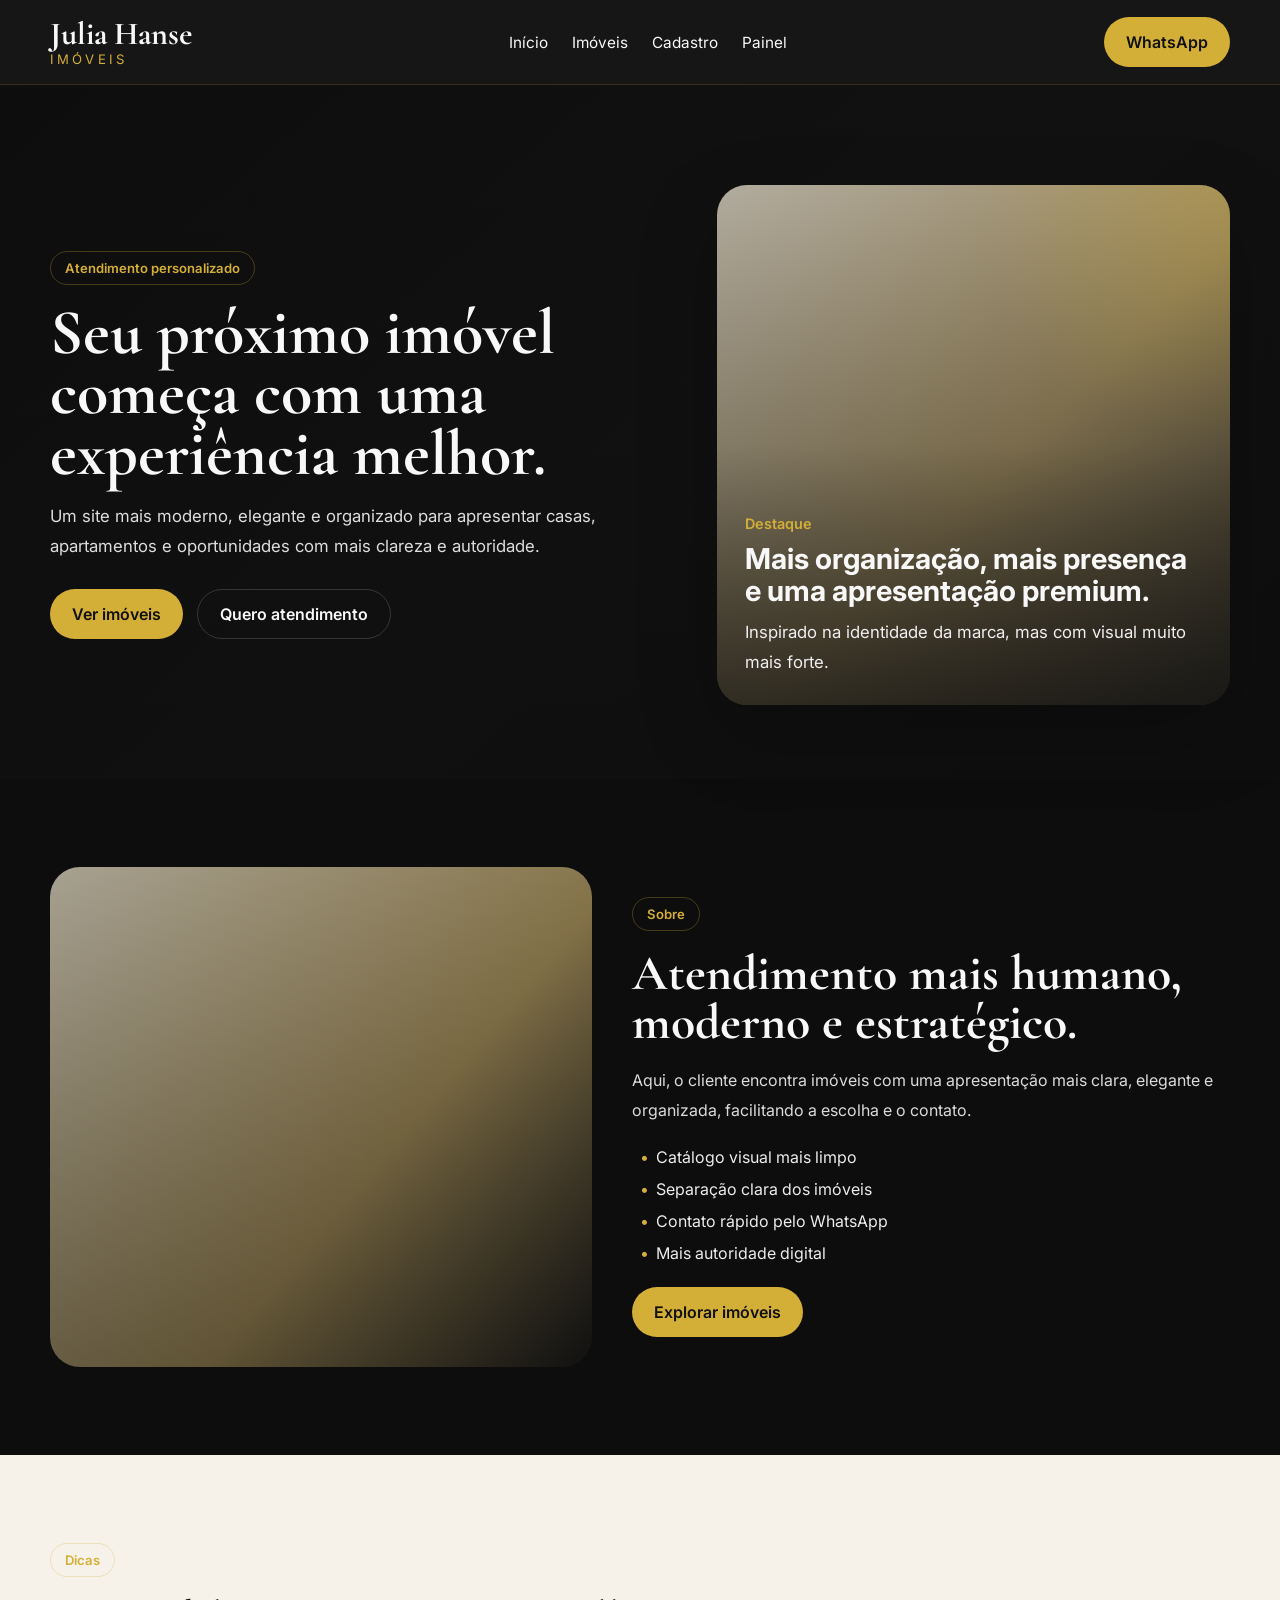
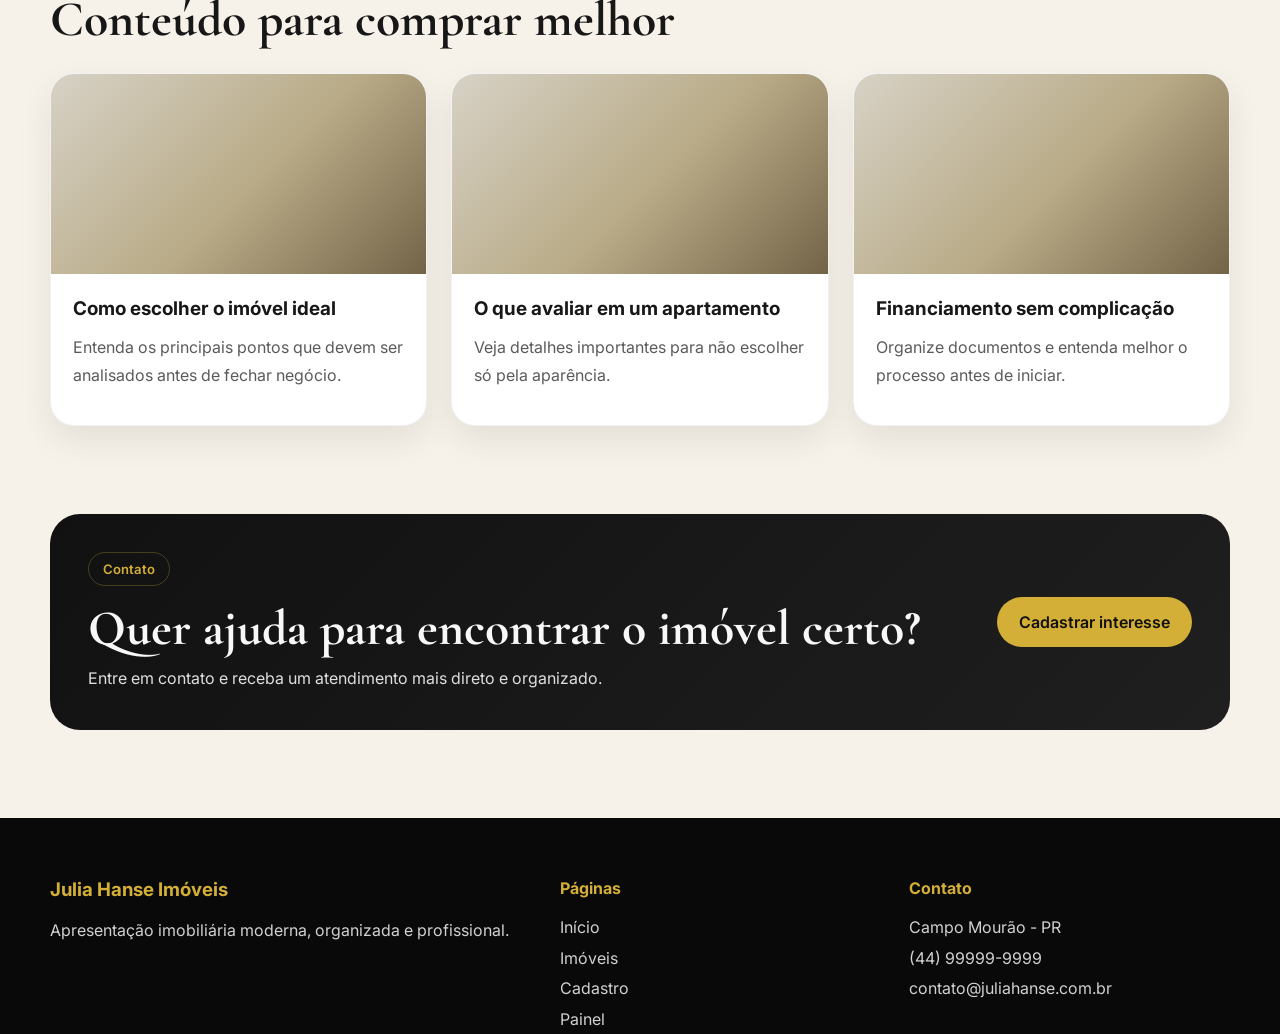
==== index.html @ bb3d3445 "primeiro commit" ====
<!DOCTYPE html>
<html lang="pt-BR">
<head>
  <meta charset="UTF-8" />
  <meta name="viewport" content="width=device-width, initial-scale=1.0" />
  <title>Julia Hanse Imóveis</title>
  <link rel="preconnect" href="https://fonts.googleapis.com">
  <link rel="preconnect" href="https://fonts.gstatic.com" crossorigin>
  <link href="https://fonts.googleapis.com/css2?family=Inter:wght@400;500;600;700;800&family=Cormorant+Garamond:wght@600;700&display=swap" rel="stylesheet">
  <link rel="stylesheet" href="style.css" />
</head>
<body>
  <header class="site-header">
    <div class="container header-content">
      <a href="index.html" class="logo">
        <span class="logo-top">Julia Hanse</span>
        <span class="logo-bottom">Imóveis</span>
      </a>

      <nav class="nav">
        <a href="index.html">Início</a>
        <a href="imoveis.html">Imóveis</a>
        <a href="cadastro.html">Cadastro</a>
        <a href="login.html">Painel</a>
      </nav>

      <div class="header-actions">
        <a class="header-btn" href="https://wa.me/5544999999999" target="_blank">WhatsApp</a>
        <button class="menu-toggle" id="menuToggle">☰</button>
      </div>
    </div>
  </header>

  <div class="mobile-panel" id="mobilePanel">
    <div class="mobile-nav">
      <a href="index.html">Início</a>
      <a href="imoveis.html">Imóveis</a>
      <a href="cadastro.html">Cadastro</a>
      <a href="login.html">Painel</a>
    </div>
  </div>

  <main>
    <section class="hero">
      <div class="container hero-grid">
        <div>
          <span class="badge">Atendimento personalizado</span>
          <h1>Seu próximo imóvel começa com uma experiência melhor.</h1>
          <p>
            Um site mais moderno, elegante e organizado para apresentar casas,
            apartamentos e oportunidades com mais clareza e autoridade.
          </p>

          <div class="hero-actions">
            <a href="imoveis.html" class="btn btn-primary">Ver imóveis</a>
            <a href="cadastro.html" class="btn btn-secondary">Quero atendimento</a>
          </div>
        </div>

        <div class="hero-card">
          <div class="hero-card-content">
            <span>Destaque</span>
            <h3>Mais organização, mais presença e uma apresentação premium.</h3>
            <p>Inspirado na identidade da marca, mas com visual muito mais forte.</p>
          </div>
        </div>
      </div>
    </section>

    <section class="section section-dark">
      <div class="container about-grid">
        <div class="about-image"></div>
        <div class="about-text">
          <span class="section-tag">Sobre</span>
          <h2 class="section-title">Atendimento mais humano, moderno e estratégico.</h2>
          <p>
            Aqui, o cliente encontra imóveis com uma apresentação mais clara,
            elegante e organizada, facilitando a escolha e o contato.
          </p>
          <ul class="about-list">
            <li>Catálogo visual mais limpo</li>
            <li>Separação clara dos imóveis</li>
            <li>Contato rápido pelo WhatsApp</li>
            <li>Mais autoridade digital</li>
          </ul>
          <a href="imoveis.html" class="btn btn-primary">Explorar imóveis</a>
        </div>
      </div>
    </section>

    <section class="section" id="dicas">
      <div class="container">
        <div class="section-head">
          <div>
            <span class="section-tag">Dicas</span>
            <h2 class="section-title">Conteúdo para comprar melhor</h2>
          </div>
        </div>

        <div class="blog-grid">
          <article class="blog-card">
            <div class="blog-thumb"></div>
            <div class="blog-body">
              <h3>Como escolher o imóvel ideal</h3>
              <p>Entenda os principais pontos que devem ser analisados antes de fechar negócio.</p>
            </div>
          </article>

          <article class="blog-card">
            <div class="blog-thumb"></div>
            <div class="blog-body">
              <h3>O que avaliar em um apartamento</h3>
              <p>Veja detalhes importantes para não escolher só pela aparência.</p>
            </div>
          </article>

          <article class="blog-card">
            <div class="blog-thumb"></div>
            <div class="blog-body">
              <h3>Financiamento sem complicação</h3>
              <p>Organize documentos e entenda melhor o processo antes de iniciar.</p>
            </div>
          </article>
        </div>
      </div>
    </section>

    <section class="cta-section">
      <div class="container cta-box">
        <div>
          <span class="section-tag">Contato</span>
          <h2 class="section-title">Quer ajuda para encontrar o imóvel certo?</h2>
          <p>Entre em contato e receba um atendimento mais direto e organizado.</p>
        </div>
        <a href="cadastro.html" class="btn btn-primary">Cadastrar interesse</a>
      </div>
    </section>
  </main>

  <footer class="site-footer">
    <div class="container footer-grid">
      <div>
        <h3>Julia Hanse Imóveis</h3>
        <p>Apresentação imobiliária moderna, organizada e profissional.</p>
      </div>

      <div>
        <h4>Páginas</h4>
        <ul>
          <li><a href="index.html">Início</a></li>
          <li><a href="imoveis.html">Imóveis</a></li>
          <li><a href="cadastro.html">Cadastro</a></li>
          <li><a href="login.html">Painel</a></li>
        </ul>
      </div>

      <div>
        <h4>Contato</h4>
        <ul>
          <li>Campo Mourão - PR</li>
          <li>(44) 99999-9999</li>
          <li>contato@juliahanse.com.br</li>
        </ul>
      </div>
    </div>
  </footer>

  <script src="app.js"></script>
</body>
</html>
---- style.css ----
:root {
  --bg: #0d0d0d;
  --bg-soft: #171717;
  --surface: #ffffff;
  --surface-2: #f6f2e9;
  --text: #171717;
  --text-soft: #5b5b5b;
  --white: #f8f8f8;
  --gold: #d4af37;
  --gold-strong: #efc44d;
  --line: rgba(0, 0, 0, 0.08);
  --shadow: 0 18px 50px rgba(0, 0, 0, 0.12);
  --radius-xl: 30px;
  --radius-lg: 22px;
  --radius-md: 16px;
  --radius-sm: 12px;
  --container: 1180px;
}

* {
  box-sizing: border-box;
  margin: 0;
  padding: 0;
}

html {
  scroll-behavior: smooth;
}

body {
  font-family: "Inter", sans-serif;
  background: var(--surface-2);
  color: var(--text);
}

body.no-scroll {
  overflow: hidden;
}

a {
  color: inherit;
  text-decoration: none;
}

button,
input,
select,
textarea {
  font: inherit;
}

img {
  display: block;
  max-width: 100%;
}

.container {
  width: min(100% - 32px, var(--container));
  margin-inline: auto;
}

.narrow-container {
  width: min(100% - 32px, 760px);
  margin-inline: auto;
}

/* HEADER */
.site-header {
  position: sticky;
  top: 0;
  z-index: 1000;
  background: rgba(13, 13, 13, 0.96);
  backdrop-filter: blur(12px);
  border-bottom: 1px solid rgba(212, 175, 55, 0.16);
}

.header-content {
  min-height: 84px;
  display: flex;
  align-items: center;
  justify-content: space-between;
  gap: 24px;
}

.logo {
  display: flex;
  flex-direction: column;
  line-height: 1;
  flex-shrink: 0;
}

.logo-top {
  font-family: "Cormorant Garamond", serif;
  font-size: 2rem;
  font-weight: 700;
  color: var(--white);
}

.logo-bottom {
  margin-top: 3px;
  font-size: 0.82rem;
  text-transform: uppercase;
  letter-spacing: 0.24em;
  color: var(--gold);
}

.nav {
  display: flex;
  align-items: center;
  gap: 24px;
}

.nav a {
  color: var(--white);
  font-size: 0.96rem;
  transition: 0.25s ease;
}

.nav a:hover {
  color: var(--gold);
}

.header-actions {
  display: flex;
  align-items: center;
  gap: 12px;
}

.btn,
.ghost-btn,
.header-btn,
.admin-btn,
.chip,
.icon-btn,
.tiny-btn {
  border: 0;
  cursor: pointer;
  transition: 0.25s ease;
}

.header-btn,
.btn,
.ghost-btn,
.admin-btn,
.chip {
  min-height: 50px;
  display: inline-flex;
  align-items: center;
  justify-content: center;
  border-radius: 999px;
  padding: 0 22px;
  font-weight: 600;
}

.header-btn,
.btn-primary,
.admin-btn {
  background: var(--gold);
  color: #111;
}

.header-btn:hover,
.btn-primary:hover,
.admin-btn:hover {
  background: var(--gold-strong);
  transform: translateY(-1px);
}

.ghost-btn,
.btn-secondary {
  border: 1px solid rgba(255, 255, 255, 0.16);
  background: transparent;
  color: var(--white);
}

.ghost-btn:hover,
.btn-secondary:hover {
  border-color: var(--gold);
  color: var(--gold);
}

.ghost-dark {
  border-color: rgba(0, 0, 0, 0.12);
  color: #111;
}

.ghost-dark:hover {
  border-color: var(--gold);
  color: #7a5d10;
}

.menu-toggle {
  display: none;
  background: none;
  border: none;
  color: var(--white);
  font-size: 1.7rem;
  cursor: pointer;
}

/* MENU MOBILE */
.mobile-panel {
  position: fixed;
  inset: 84px 0 auto 0;
  background: #101010;
  border-bottom: 1px solid rgba(212, 175, 55, 0.16);
  display: none;
  z-index: 999;
}

.mobile-panel.active {
  display: block;
}

.mobile-nav {
  width: min(100% - 32px, var(--container));
  margin: 0 auto;
  display: flex;
  flex-direction: column;
  padding: 18px 0 20px;
  gap: 12px;
}

.mobile-nav a,
.mobile-nav button {
  min-height: 48px;
  display: flex;
  align-items: center;
  padding: 0 4px;
  color: var(--white);
  background: none;
  border: none;
  text-align: left;
  cursor: pointer;
  font-size: 1rem;
}

/* HERO */
.hero {
  background:
    linear-gradient(rgba(13, 13, 13, 0.82), rgba(13, 13, 13, 0.88)),
    linear-gradient(140deg, #101010 0%, #242424 50%, #181818 100%);
  color: var(--white);
  padding: 100px 0 74px;
}

.hero-small {
  padding: 90px 0 50px;
}

.hero-grid {
  display: grid;
  grid-template-columns: 1.1fr 0.9fr;
  gap: 40px;
  align-items: center;
}

.badge,
.section-tag {
  display: inline-block;
  padding: 8px 14px;
  border-radius: 999px;
  border: 1px solid rgba(212, 175, 55, 0.28);
  color: var(--gold);
  font-size: 0.82rem;
  font-weight: 600;
  margin-bottom: 18px;
}

.hero h1,
.section-title,
.modal-title,
.view-title {
  font-family: "Cormorant Garamond", serif;
}

.hero h1 {
  font-size: clamp(2.7rem, 5vw, 4.8rem);
  line-height: 0.95;
  margin-bottom: 16px;
}

.hero p {
  color: #dddddd;
  font-size: 1.05rem;
  line-height: 1.8;
  max-width: 650px;
}

.hero-actions {
  display: flex;
  gap: 14px;
  flex-wrap: wrap;
  margin-top: 28px;
}

.hero-stats {
  margin-top: 32px;
  display: flex;
  flex-wrap: wrap;
  gap: 28px;
}

.hero-stats div {
  display: flex;
  flex-direction: column;
  gap: 6px;
}

.hero-stats strong {
  color: var(--white);
  font-size: 1rem;
}

.hero-stats span {
  color: #bdbdbd;
  font-size: 0.92rem;
}

.hero-card {
  min-height: 520px;
  border-radius: var(--radius-xl);
  overflow: hidden;
  position: relative;
  box-shadow: 0 30px 80px rgba(0, 0, 0, 0.24);
  background:
    linear-gradient(rgba(16, 16, 16, 0.18), rgba(16, 16, 16, 0.55)),
    linear-gradient(135deg, #d6cfbf, #b59f6c 55%, #464033);
}

.hero-card::before {
  content: "";
  position: absolute;
  inset: 0;
  background:
    radial-gradient(circle at top right, rgba(212, 175, 55, 0.28), transparent 35%),
    linear-gradient(to top, rgba(13, 13, 13, 0.55), transparent 50%);
}

.hero-card-content {
  position: absolute;
  left: 28px;
  right: 28px;
  bottom: 28px;
  z-index: 2;
}

.hero-card-content span {
  color: var(--gold);
  font-size: 0.9rem;
  font-weight: 600;
}

.hero-card-content h3 {
  margin: 10px 0;
  font-size: 1.8rem;
  line-height: 1.1;
}

.hero-card-content p {
  color: #efefef;
}

/* SEARCH */
.search-wrap {
  margin-top: -36px;
  position: relative;
  z-index: 10;
}

.page-search {
  margin-top: 0;
  padding-top: 24px;
}

.search-box {
  background: #fff;
  border-radius: 24px;
  padding: 18px;
  box-shadow: var(--shadow);
  border: 1px solid rgba(0, 0, 0, 0.05);
  display: grid;
  grid-template-columns: repeat(5, 1fr) auto;
  gap: 14px;
  align-items: end;
}

.search-box-4 {
  grid-template-columns: repeat(4, 1fr) auto;
}

.field {
  display: flex;
  flex-direction: column;
  gap: 8px;
}

.field label {
  font-size: 0.84rem;
  font-weight: 600;
  color: #444;
}

.field input,
.field select,
.field textarea {
  min-height: 52px;
  border-radius: 14px;
  border: 1px solid #ddd5c6;
  background: #fcfbf8;
  outline: none;
  padding: 0 16px;
  color: var(--text);
}

.field textarea {
  min-height: 130px;
  padding: 16px;
  resize: vertical;
}

.field input:focus,
.field select:focus,
.field textarea:focus {
  border-color: var(--gold);
}

/* SECTION */
.section {
  padding: 88px 0;
}

.section-head {
  display: flex;
  align-items: end;
  justify-content: space-between;
  gap: 18px;
  margin-bottom: 28px;
  flex-wrap: wrap;
}

.section-title {
  font-size: clamp(2rem, 4vw, 3.1rem);
  line-height: 1;
}

.section-text {
  color: var(--text-soft);
  line-height: 1.8;
  max-width: 660px;
}

.section-link {
  font-weight: 700;
  color: #7d6120;
}

/* CARDS */
.cards-grid {
  display: grid;
  grid-template-columns: repeat(3, 1fr);
  gap: 24px;
}

.property-card {
  background: var(--surface);
  border-radius: 24px;
  overflow: hidden;
  box-shadow: 0 14px 34px rgba(0, 0, 0, 0.08);
  transition: 0.28s ease;
  border: 1px solid rgba(0, 0, 0, 0.04);
  display: flex;
  flex-direction: column;
}

.property-card:hover {
  transform: translateY(-5px);
  box-shadow: 0 20px 40px rgba(0, 0, 0, 0.1);
}

.property-image {
  height: 240px;
  position: relative;
  background:
    linear-gradient(rgba(0, 0, 0, 0.12), rgba(0, 0, 0, 0.12)),
    linear-gradient(135deg, #d7d2c6, #b8aa86 55%, #81704f);
  background-size: cover;
  background-position: center;
}

.property-badge {
  position: absolute;
  top: 16px;
  left: 16px;
  background: rgba(17, 17, 17, 0.82);
  color: var(--white);
  padding: 8px 12px;
  border-radius: 999px;
  font-size: 0.78rem;
  font-weight: 700;
}

.property-status {
  position: absolute;
  top: 16px;
  right: 16px;
  padding: 8px 12px;
  border-radius: 999px;
  font-size: 0.76rem;
  font-weight: 700;
  background: rgba(255, 255, 255, 0.88);
  color: #111;
}

.status-disponivel {
  color: #175d38;
}

.status-vendido {
  color: #8f2d2d;
}

.status-reservado {
  color: #8b5b12;
}

.property-body {
  padding: 22px;
  display: flex;
  flex-direction: column;
  gap: 12px;
  flex: 1;
}

.property-type {
  display: inline-flex;
  align-self: flex-start;
  padding: 7px 12px;
  border-radius: 999px;
  background: #f4ecda;
  color: #7d6120;
  font-size: 0.78rem;
  font-weight: 700;
}

.property-title {
  font-size: 1.2rem;
  line-height: 1.35;
  font-weight: 700;
}

.property-location {
  color: var(--text-soft);
  line-height: 1.7;
}

.property-meta {
  display: flex;
  flex-wrap: wrap;
  gap: 10px;
  color: #545454;
  font-size: 0.92rem;
  margin-top: 4px;
}

.property-meta span {
  padding: 7px 10px;
  background: #f6f3ed;
  border-radius: 10px;
}

.property-price {
  font-size: 1.35rem;
  font-weight: 800;
  color: #111;
  margin-top: auto;
}

.property-actions {
  display: flex;
  gap: 10px;
  flex-wrap: wrap;
  margin-top: 6px;
}

.chip {
  min-height: 42px;
  padding: 0 16px;
  background: #f1ebdc;
  color: #6a531b;
  font-weight: 700;
}

.chip:hover {
  background: #eadcae;
}

.chip-dark {
  background: #111;
  color: #fff;
}

.chip-dark:hover {
  background: #242424;
}

/* ABOUT */
.section-dark {
  background: var(--bg);
  color: var(--white);
}

.about-grid {
  display: grid;
  grid-template-columns: 0.95fr 1.05fr;
  gap: 40px;
  align-items: center;
}

.about-image {
  min-height: 500px;
  border-radius: var(--radius-xl);
  background:
    linear-gradient(rgba(0, 0, 0, 0.16), rgba(0, 0, 0, 0.4)),
    linear-gradient(130deg, #c7c0ad, #a08b58 60%, #1a1a1a);
}

.about-text .section-title {
  margin-bottom: 18px;
}

.about-text p {
  color: #dbdbdb;
  line-height: 1.85;
  margin-bottom: 14px;
}

.about-list {
  display: grid;
  gap: 12px;
  margin: 22px 0 24px;
}

.about-list li {
  list-style: none;
  color: #ececec;
  padding-left: 24px;
  position: relative;
}

.about-list li::before {
  content: "•";
  color: var(--gold);
  position: absolute;
  left: 8px;
}

/* BLOG */
.blog-grid {
  display: grid;
  grid-template-columns: repeat(3, 1fr);
  gap: 24px;
}

.blog-card {
  background: var(--surface);
  border-radius: 24px;
  overflow: hidden;
  box-shadow: 0 14px 34px rgba(0, 0, 0, 0.08);
  border: 1px solid rgba(0, 0, 0, 0.05);
}

.blog-thumb {
  height: 200px;
  background: linear-gradient(135deg, #d7d2c6, #b8aa86 55%, #736448);
}

.blog-body {
  padding: 22px;
}

.blog-card h3 {
  font-size: 1.18rem;
  line-height: 1.35;
  margin-bottom: 12px;
}

.blog-card p {
  color: var(--text-soft);
  line-height: 1.75;
  margin-bottom: 14px;
}

.blog-card a {
  color: #7d6120;
  font-weight: 700;
}

/* CTA */
.cta-section {
  padding: 0 0 88px;
}

.cta-box {
  background: linear-gradient(135deg, #111, #1f1f1f);
  color: var(--white);
  border-radius: 30px;
  padding: 38px;
  display: flex;
  justify-content: space-between;
  align-items: center;
  gap: 24px;
  flex-wrap: wrap;
}

.cta-box .section-title {
  margin-bottom: 10px;
}

.cta-box p {
  color: #dfdfdf;
  max-width: 650px;
  line-height: 1.8;
}

/* FOOTER */
.site-footer {
  background: #090909;
  color: var(--white);
  padding-top: 60px;
}

.footer-grid {
  display: grid;
  grid-template-columns: 1.2fr 0.8fr 0.8fr;
  gap: 28px;
}

.site-footer h3,
.site-footer h4 {
  color: var(--gold);
  margin-bottom: 14px;
}

.site-footer p,
.site-footer li,
.site-footer a {
  color: #d1d1d1;
  line-height: 1.9;
  list-style: none;
}

.footer-bottom {
  border-top: 1px solid rgba(255, 255, 255, 0.08);
  margin-top: 34px;
  padding: 20px 0;
  text-align: center;
}

.footer-bottom p {
  color: #a8a8a8;
}

/* FAB */
.fab {
  position: fixed;
  right: 18px;
  bottom: 18px;
  z-index: 999;
  width: 62px;
  height: 62px;
  border-radius: 50%;
  background: #25d366;
  color: #fff;
  display: flex;
  align-items: center;
  justify-content: center;
  font-size: 1.6rem;
  box-shadow: 0 20px 45px rgba(37, 211, 102, 0.28);
}

.fab:hover {
  transform: translateY(-2px) scale(1.03);
}

/* MODAL */
.modal {
  position: fixed;
  inset: 0;
  background: rgba(0, 0, 0, 0.64);
  display: none;
  align-items: center;
  justify-content: center;
  z-index: 2000;
  padding: 18px;
}

.modal.active {
  display: flex;
}

.modal-box {
  width: min(1120px, 100%);
  max-height: 90vh;
  overflow: auto;
  background: #fff;
  border-radius: 28px;
  padding: 26px;
  box-shadow: 0 30px 80px rgba(0, 0, 0, 0.25);
}

.modal-head {
  display: flex;
  justify-content: space-between;
  align-items: start;
  gap: 18px;
  margin-bottom: 22px;
}

.modal-title {
  font-size: clamp(2rem, 3vw, 3rem);
  line-height: 1;
  margin-bottom: 8px;
}

.modal-subtitle {
  color: var(--text-soft);
  line-height: 1.7;
}

.icon-btn {
  width: 46px;
  height: 46px;
  border-radius: 50%;
  background: #f1efe8;
  color: #111;
  display: flex;
  align-items: center;
  justify-content: center;
  font-size: 1.2rem;
}

.icon-btn:hover {
  background: #e9dcc0;
}

/* VIEW */
.view-grid {
  display: grid;
  grid-template-columns: 1.05fr 0.95fr;
  gap: 24px;
  align-items: start;
}

.view-gallery {
  display: grid;
  gap: 14px;
}

.view-main {
  height: 400px;
  border-radius: 24px;
  background: linear-gradient(135deg, #d7d2c6, #b8aa86 55%, #736448);
  background-size: cover;
  background-position: center;
}

.view-panel {
  background: #fcfbf8;
  border: 1px solid #ece4d4;
  border-radius: 24px;
  padding: 24px;
}

.view-price {
  font-size: 2rem;
  font-weight: 800;
  margin: 14px 0;
  color: #111;
}

.view-location,
.view-description {
  color: var(--text-soft);
  line-height: 1.85;
}

.view-description {
  margin-top: 16px;
}

.view-meta {
  display: grid;
  grid-template-columns: repeat(2, 1fr);
  gap: 10px;
  margin: 20px 0;
}

.view-meta div {
  background: #f2ede3;
  border-radius: 14px;
  padding: 12px;
  color: #444;
}

.view-actions {
  display: flex;
  gap: 10px;
  flex-wrap: wrap;
  margin-top: 12px;
}

/* ADMIN */
.admin-grid {
  display: grid;
  grid-template-columns: 1.25fr 0.75fr;
  gap: 24px;
}

.card-shell {
  background: #fcfbf8;
  border: 1px solid #ece4d4;
  border-radius: 22px;
  padding: 18px;
}

.card-shell h3 {
  margin-bottom: 14px;
  font-size: 1.16rem;
}

.form-grid {
  display: grid;
  grid-template-columns: repeat(2, 1fr);
  gap: 14px;
}

.form-grid .full {
  grid-column: 1 / -1;
}

.form-actions {
  display: flex;
  gap: 10px;
  flex-wrap: wrap;
  margin-top: 16px;
}

.helper {
  color: var(--text-soft);
  font-size: 0.9rem;
  line-height: 1.7;
  margin-top: 10px;
}

.admin-list {
  display: grid;
  gap: 12px;
  max-height: 560px;
  overflow: auto;
  padding-right: 4px;
}

.admin-item {
  background: #fff;
  border: 1px solid #eee6d8;
  border-radius: 16px;
  padding: 14px;
  display: grid;
  gap: 10px;
}

.admin-item-top {
  display: flex;
  justify-content: space-between;
  gap: 12px;
  align-items: start;
}

.admin-item h4 {
  font-size: 1rem;
  line-height: 1.4;
}

.admin-item p {
  color: var(--text-soft);
  font-size: 0.92rem;
}

.admin-item-actions {
  display: flex;
  gap: 8px;
  flex-wrap: wrap;
}

.tiny-btn {
  min-height: 38px;
  padding: 0 14px;
  border-radius: 999px;
  font-weight: 700;
}

.tiny-edit {
  background: #f1ebdc;
  color: #6a531b;
}

.tiny-delete {
  background: #f8e4e4;
  color: #8a2f2f;
}

/* LOGIN */
.login-page {
  min-height: 100vh;
  display: grid;
  place-items: center;
  background: linear-gradient(135deg, #0d0d0d, #1a1a1a);
}

.login-wrapper {
  width: 100%;
  padding: 24px;
}

.login-card {
  width: min(100%, 480px);
  margin: 0 auto;
  background: #fff;
  padding: 32px;
  border-radius: 26px;
  box-shadow: 0 20px 60px rgba(0, 0, 0, 0.18);
}

.login-form {
  display: grid;
  gap: 14px;
  margin-top: 18px;
}

.full-btn {
  width: 100%;
}

.login-back {
  display: inline-block;
  margin-top: 18px;
  color: #7d6120;
  font-weight: 700;
}

/* CUSTOMER FORM */
.customer-form {
  margin-top: 20px;
}

/* EMPTY */
.empty-state {
  text-align: center;
  padding: 34px 18px;
  border: 2px dashed #ddd0b1;
  border-radius: 24px;
  color: var(--text-soft);
  background: #fffdf8;
}

/* RESPONSIVO */
@media (max-width: 1120px) {
  .nav,
  .header-btn {
    display: none;
  }

  .menu-toggle {
    display: block;
  }

  .hero-grid,
  .about-grid,
  .footer-grid,
  .admin-grid,
  .view-grid {
    grid-template-columns: 1fr;
  }

  .cards-grid,
  .blog-grid {
    grid-template-columns: repeat(2, 1fr);
  }

  .search-box,
  .search-box-4 {
    grid-template-columns: repeat(2, 1fr);
  }
}

@media (max-width: 780px) {
  .hero {
    padding: 84px 0 62px;
  }

  .search-box,
  .search-box-4,
  .cards-grid,
  .blog-grid,
  .form-grid,
  .view-meta {
    grid-template-columns: 1fr;
  }

  .cta-box {
    padding: 26px;
  }

  .hero-card {
    min-height: 380px;
  }

  .section {
    padding: 72px 0;
  }

  .hero-stats {
    gap: 18px;
    flex-direction: column;
  }

  .modal-box {
    padding: 18px;
  }

  .login-card {
    padding: 24px;
  }
}
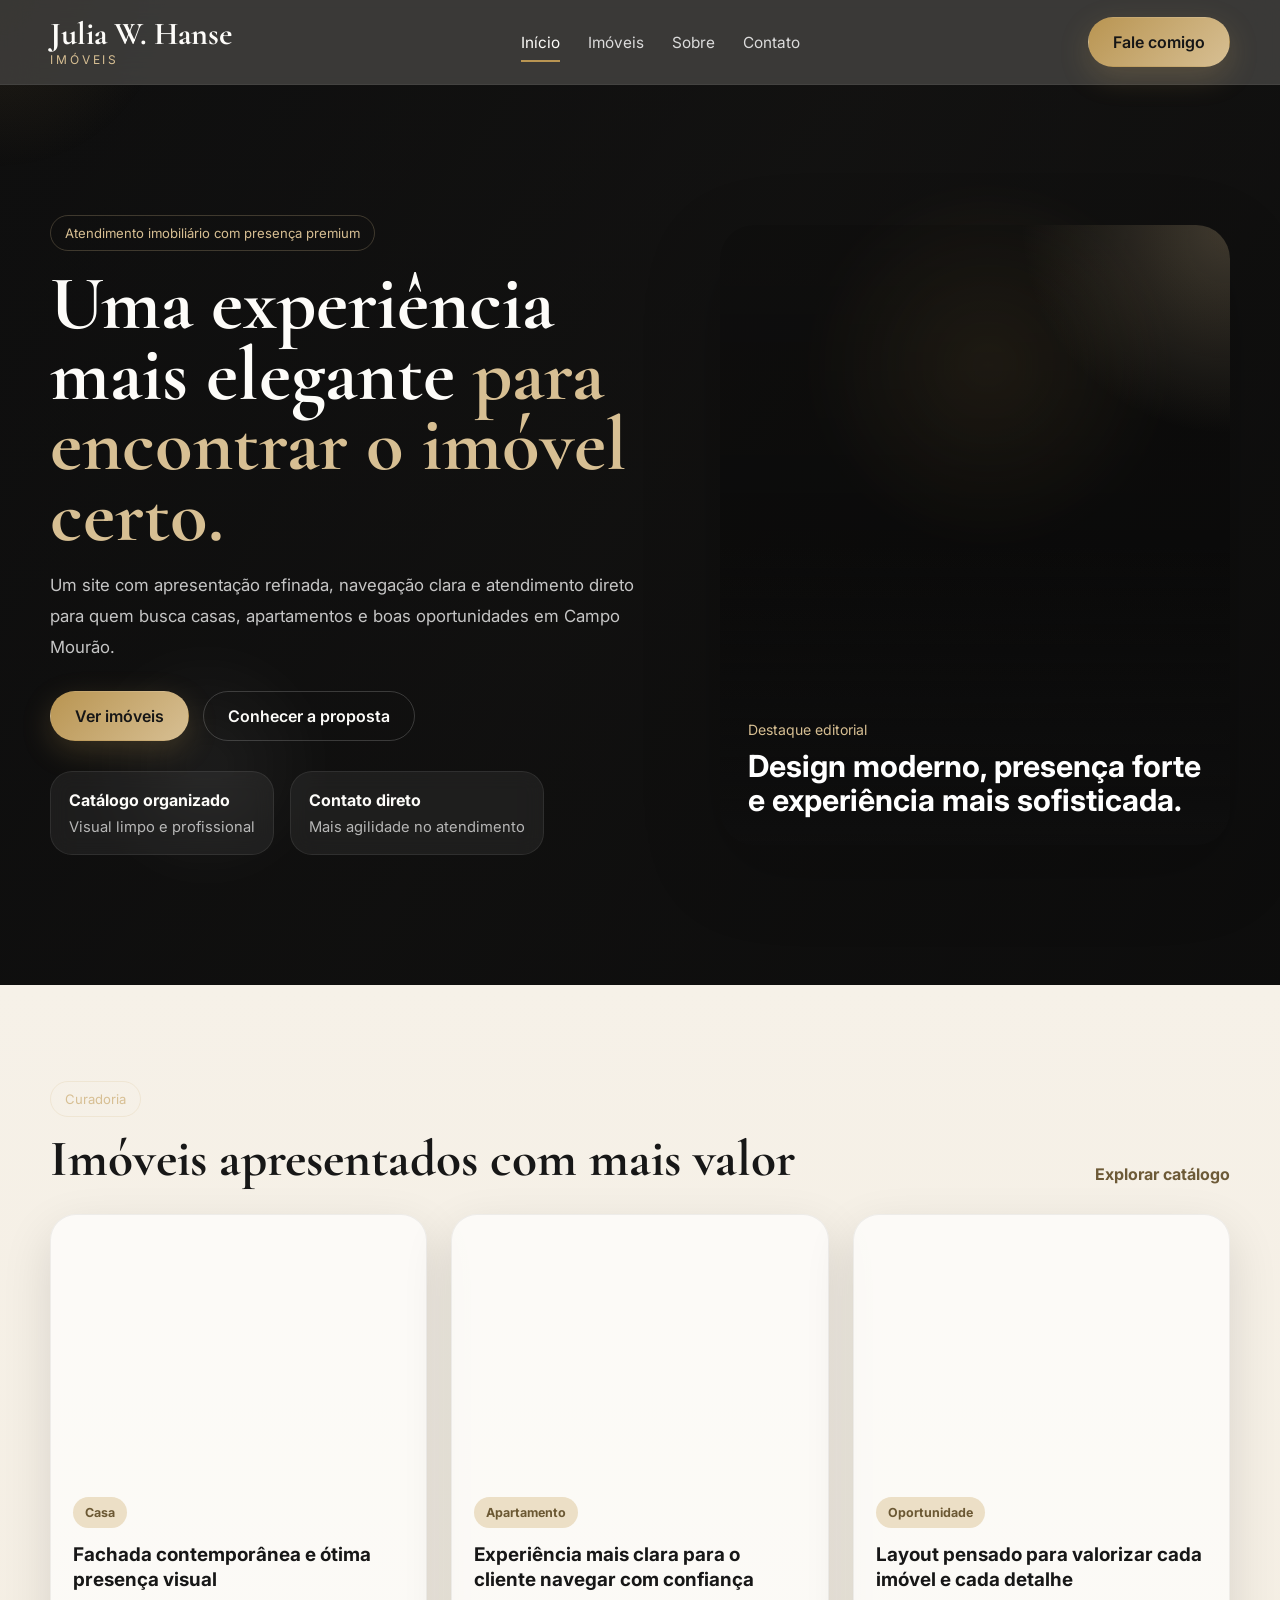
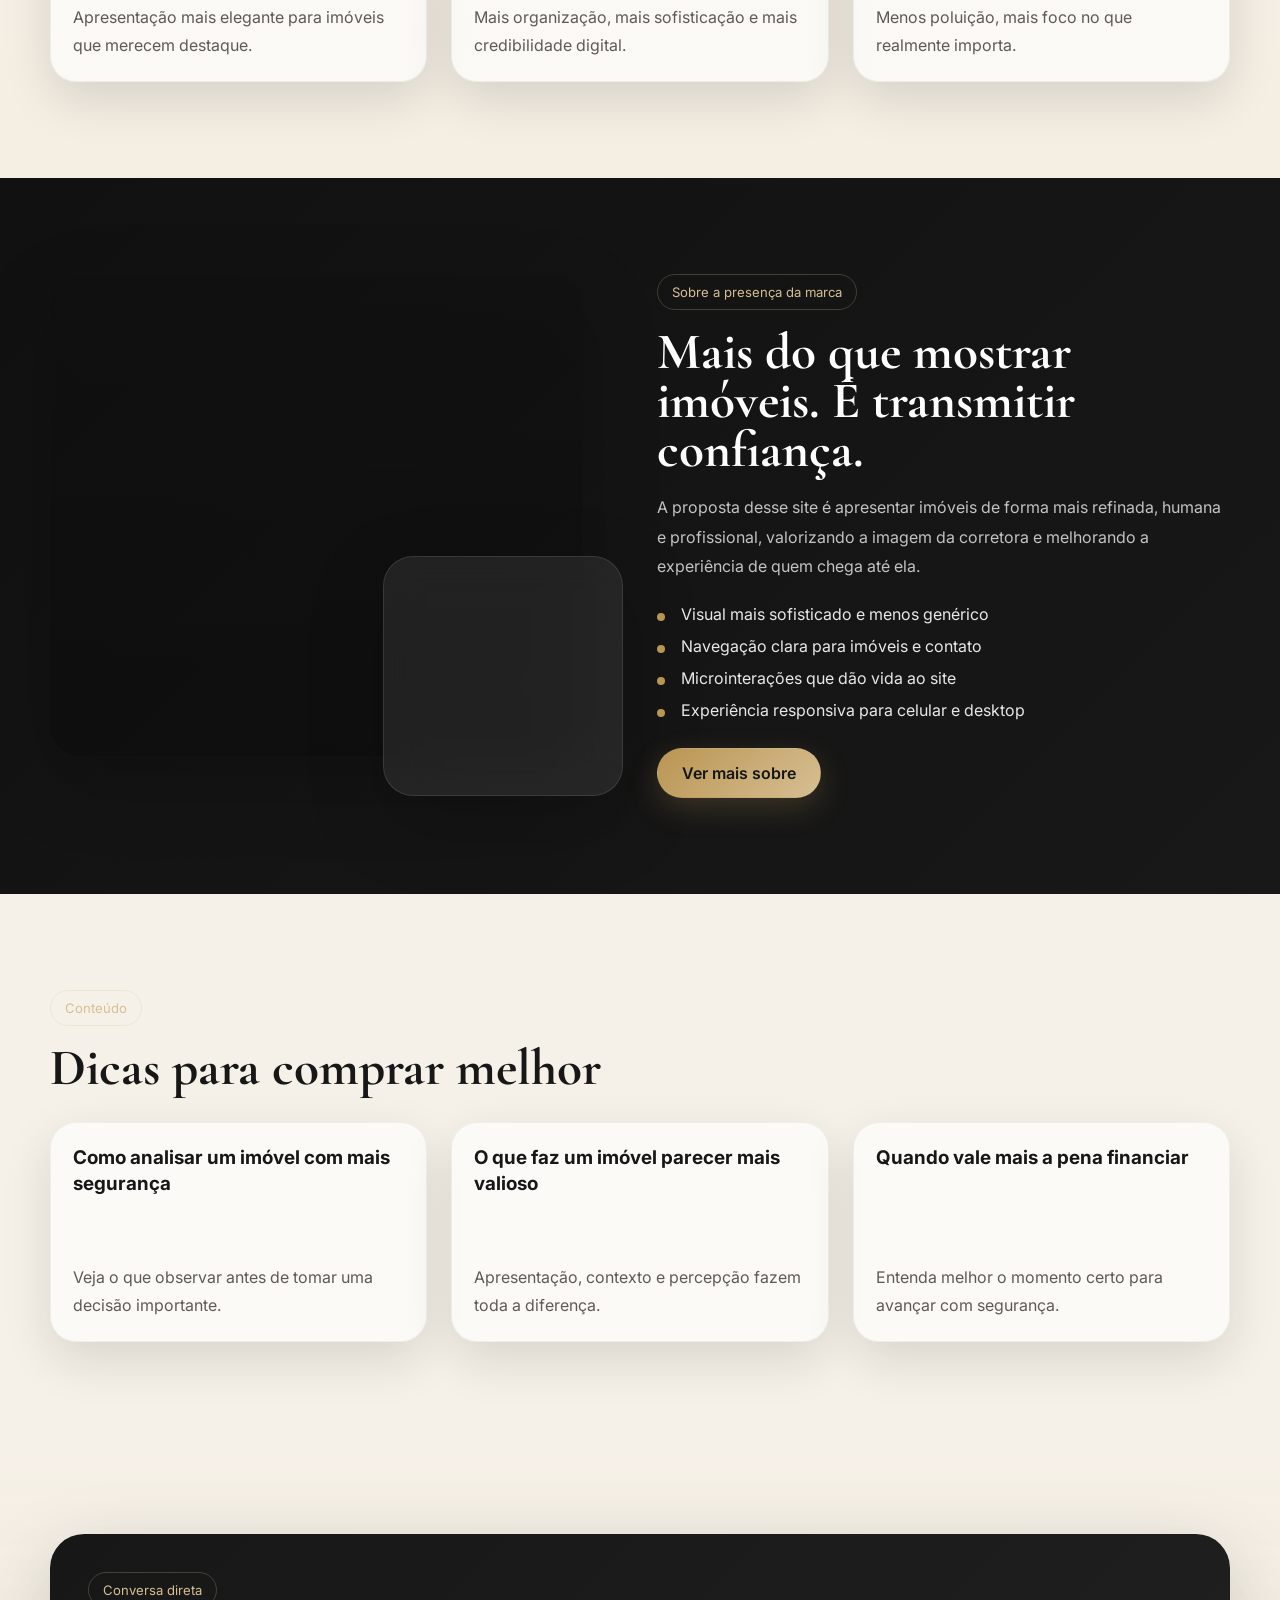
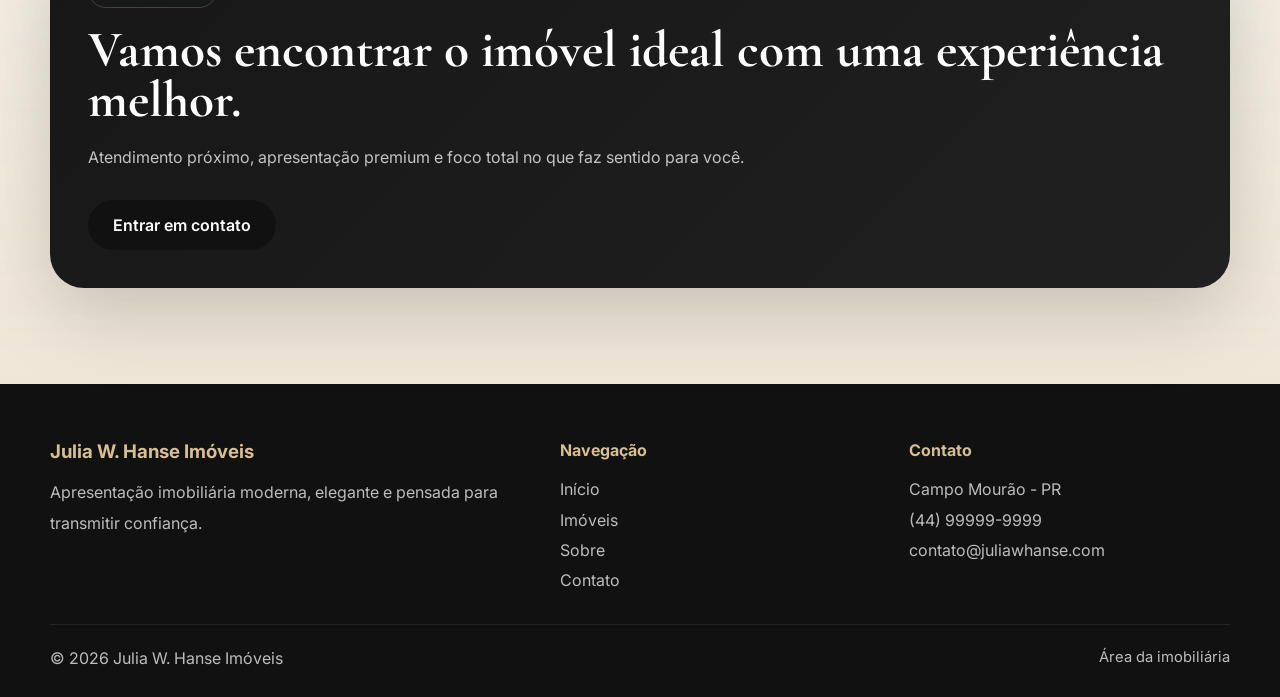
==== commit d4c4e4ab: "Atualização" ====
--- a/index.html
+++ b/index.html
@@ -3,136 +3,197 @@
 <head>
   <meta charset="UTF-8" />
   <meta name="viewport" content="width=device-width, initial-scale=1.0" />
-  <title>Julia Hanse Imóveis</title>
+  <title>Julia W. Hanse Imóveis</title>
+  <meta name="description" content="Imóveis com apresentação premium, atendimento próximo e experiência moderna em Campo Mourão." />
   <link rel="preconnect" href="https://fonts.googleapis.com">
   <link rel="preconnect" href="https://fonts.gstatic.com" crossorigin>
   <link href="https://fonts.googleapis.com/css2?family=Inter:wght@400;500;600;700;800&family=Cormorant+Garamond:wght@600;700&display=swap" rel="stylesheet">
-  <link rel="stylesheet" href="style.css" />
+  <link rel="stylesheet" href="css/style.css" />
 </head>
 <body>
-  <header class="site-header">
-    <div class="container header-content">
-      <a href="index.html" class="logo">
-        <span class="logo-top">Julia Hanse</span>
-        <span class="logo-bottom">Imóveis</span>
+  <div class="cursor-glow"></div>
+
+  <header class="site-header" id="siteHeader">
+    <div class="container header-inner">
+      <a href="index.html" class="brand">
+        <span class="brand-title">Julia W. Hanse</span>
+        <span class="brand-subtitle">Imóveis</span>
       </a>
 
-      <nav class="nav">
-        <a href="index.html">Início</a>
+      <nav class="desktop-nav">
+        <a href="index.html" class="active">Início</a>
         <a href="imoveis.html">Imóveis</a>
-        <a href="cadastro.html">Cadastro</a>
-        <a href="login.html">Painel</a>
+        <a href="sobre.html">Sobre</a>
+        <a href="contato.html">Contato</a>
       </nav>
 
       <div class="header-actions">
-        <a class="header-btn" href="https://wa.me/5544999999999" target="_blank">WhatsApp</a>
-        <button class="menu-toggle" id="menuToggle">☰</button>
-      </div>
-    </div>
-  </header>
-
-  <div class="mobile-panel" id="mobilePanel">
-    <div class="mobile-nav">
+        <a href="contato.html" class="btn btn-gold">Fale comigo</a>
+        <button class="menu-btn" id="menuBtn" aria-label="Abrir menu">
+          <span></span><span></span>
+        </button>
+      </div>
+    </div>
+
+    <div class="mobile-menu" id="mobileMenu">
       <a href="index.html">Início</a>
       <a href="imoveis.html">Imóveis</a>
-      <a href="cadastro.html">Cadastro</a>
-      <a href="login.html">Painel</a>
-    </div>
-  </div>
+      <a href="sobre.html">Sobre</a>
+      <a href="contato.html">Contato</a>
+    </div>
+  </header>
 
   <main>
     <section class="hero">
+      <div class="hero-bg-shape hero-shape-1"></div>
+      <div class="hero-bg-shape hero-shape-2"></div>
+
       <div class="container hero-grid">
+        <div class="hero-content reveal">
+          <span class="eyebrow">Atendimento imobiliário com presença premium</span>
+          <h1>
+            Uma experiência mais elegante
+            <span>para encontrar o imóvel certo.</span>
+          </h1>
+          <p>
+            Um site com apresentação refinada, navegação clara e atendimento direto para
+            quem busca casas, apartamentos e boas oportunidades em Campo Mourão.
+          </p>
+
+          <div class="hero-actions-row">
+            <a href="imoveis.html" class="btn btn-gold">Ver imóveis</a>
+            <a href="sobre.html" class="btn btn-outline">Conhecer a proposta</a>
+          </div>
+
+          <div class="hero-stats">
+            <div class="stat-card">
+              <strong>Catálogo organizado</strong>
+              <span>Visual limpo e profissional</span>
+            </div>
+            <div class="stat-card">
+              <strong>Contato direto</strong>
+              <span>Mais agilidade no atendimento</span>
+            </div>
+          </div>
+        </div>
+
+        <div class="hero-visual reveal delay-1">
+          <div class="hero-photo-card floating-card">
+            <div class="photo-overlay"></div>
+            <div class="hero-photo-text">
+              <span>Destaque editorial</span>
+              <h3>Design moderno, presença forte e experiência mais sofisticada.</h3>
+            </div>
+          </div>
+        </div>
+      </div>
+    </section>
+
+    <section class="section soft-section">
+      <div class="container">
+        <div class="section-heading reveal">
+          <div>
+            <span class="eyebrow">Curadoria</span>
+            <h2>Imóveis apresentados com mais valor</h2>
+          </div>
+          <a href="imoveis.html" class="text-link">Explorar catálogo</a>
+        </div>
+
+        <div class="featured-grid">
+          <article class="featured-card reveal">
+            <div class="featured-image img-house-1"></div>
+            <div class="featured-body">
+              <span class="pill">Casa</span>
+              <h3>Fachada contemporânea e ótima presença visual</h3>
+              <p>Apresentação mais elegante para imóveis que merecem destaque.</p>
+            </div>
+          </article>
+
+          <article class="featured-card reveal delay-1">
+            <div class="featured-image img-apto-1"></div>
+            <div class="featured-body">
+              <span class="pill">Apartamento</span>
+              <h3>Experiência mais clara para o cliente navegar com confiança</h3>
+              <p>Mais organização, mais sofisticação e mais credibilidade digital.</p>
+            </div>
+          </article>
+
+          <article class="featured-card reveal delay-2">
+            <div class="featured-image img-house-2"></div>
+            <div class="featured-body">
+              <span class="pill">Oportunidade</span>
+              <h3>Layout pensado para valorizar cada imóvel e cada detalhe</h3>
+              <p>Menos poluição, mais foco no que realmente importa.</p>
+            </div>
+          </article>
+        </div>
+      </div>
+    </section>
+
+    <section class="section dark-section">
+      <div class="container about-home-grid">
+        <div class="about-home-media reveal">
+          <div class="about-stack">
+            <div class="about-stack-card stack-card-main"></div>
+            <div class="about-stack-card stack-card-small"></div>
+          </div>
+        </div>
+
+        <div class="about-home-content reveal delay-1">
+          <span class="eyebrow">Sobre a presença da marca</span>
+          <h2>Mais do que mostrar imóveis. É transmitir confiança.</h2>
+          <p>
+            A proposta desse site é apresentar imóveis de forma mais refinada, humana e
+            profissional, valorizando a imagem da corretora e melhorando a experiência
+            de quem chega até ela.
+          </p>
+          <ul class="clean-list">
+            <li>Visual mais sofisticado e menos genérico</li>
+            <li>Navegação clara para imóveis e contato</li>
+            <li>Microinterações que dão vida ao site</li>
+            <li>Experiência responsiva para celular e desktop</li>
+          </ul>
+          <a href="sobre.html" class="btn btn-gold">Ver mais sobre</a>
+        </div>
+      </div>
+    </section>
+
+    <section class="section">
+      <div class="container">
+        <div class="section-heading reveal">
+          <div>
+            <span class="eyebrow">Conteúdo</span>
+            <h2>Dicas para comprar melhor</h2>
+          </div>
+        </div>
+
+        <div class="insights-grid">
+          <article class="insight-card reveal">
+            <h3>Como analisar um imóvel com mais segurança</h3>
+            <p>Veja o que observar antes de tomar uma decisão importante.</p>
+          </article>
+
+          <article class="insight-card reveal delay-1">
+            <h3>O que faz um imóvel parecer mais valioso</h3>
+            <p>Apresentação, contexto e percepção fazem toda a diferença.</p>
+          </article>
+
+          <article class="insight-card reveal delay-2">
+            <h3>Quando vale mais a pena financiar</h3>
+            <p>Entenda melhor o momento certo para avançar com segurança.</p>
+          </article>
+        </div>
+      </div>
+    </section>
+
+    <section class="section cta-section">
+      <div class="container cta-box reveal">
         <div>
-          <span class="badge">Atendimento personalizado</span>
-          <h1>Seu próximo imóvel começa com uma experiência melhor.</h1>
-          <p>
-            Um site mais moderno, elegante e organizado para apresentar casas,
-            apartamentos e oportunidades com mais clareza e autoridade.
-          </p>
-
-          <div class="hero-actions">
-            <a href="imoveis.html" class="btn btn-primary">Ver imóveis</a>
-            <a href="cadastro.html" class="btn btn-secondary">Quero atendimento</a>
-          </div>
-        </div>
-
-        <div class="hero-card">
-          <div class="hero-card-content">
-            <span>Destaque</span>
-            <h3>Mais organização, mais presença e uma apresentação premium.</h3>
-            <p>Inspirado na identidade da marca, mas com visual muito mais forte.</p>
-          </div>
-        </div>
-      </div>
-    </section>
-
-    <section class="section section-dark">
-      <div class="container about-grid">
-        <div class="about-image"></div>
-        <div class="about-text">
-          <span class="section-tag">Sobre</span>
-          <h2 class="section-title">Atendimento mais humano, moderno e estratégico.</h2>
-          <p>
-            Aqui, o cliente encontra imóveis com uma apresentação mais clara,
-            elegante e organizada, facilitando a escolha e o contato.
-          </p>
-          <ul class="about-list">
-            <li>Catálogo visual mais limpo</li>
-            <li>Separação clara dos imóveis</li>
-            <li>Contato rápido pelo WhatsApp</li>
-            <li>Mais autoridade digital</li>
-          </ul>
-          <a href="imoveis.html" class="btn btn-primary">Explorar imóveis</a>
-        </div>
-      </div>
-    </section>
-
-    <section class="section" id="dicas">
-      <div class="container">
-        <div class="section-head">
-          <div>
-            <span class="section-tag">Dicas</span>
-            <h2 class="section-title">Conteúdo para comprar melhor</h2>
-          </div>
-        </div>
-
-        <div class="blog-grid">
-          <article class="blog-card">
-            <div class="blog-thumb"></div>
-            <div class="blog-body">
-              <h3>Como escolher o imóvel ideal</h3>
-              <p>Entenda os principais pontos que devem ser analisados antes de fechar negócio.</p>
-            </div>
-          </article>
-
-          <article class="blog-card">
-            <div class="blog-thumb"></div>
-            <div class="blog-body">
-              <h3>O que avaliar em um apartamento</h3>
-              <p>Veja detalhes importantes para não escolher só pela aparência.</p>
-            </div>
-          </article>
-
-          <article class="blog-card">
-            <div class="blog-thumb"></div>
-            <div class="blog-body">
-              <h3>Financiamento sem complicação</h3>
-              <p>Organize documentos e entenda melhor o processo antes de iniciar.</p>
-            </div>
-          </article>
-        </div>
-      </div>
-    </section>
-
-    <section class="cta-section">
-      <div class="container cta-box">
-        <div>
-          <span class="section-tag">Contato</span>
-          <h2 class="section-title">Quer ajuda para encontrar o imóvel certo?</h2>
-          <p>Entre em contato e receba um atendimento mais direto e organizado.</p>
-        </div>
-        <a href="cadastro.html" class="btn btn-primary">Cadastrar interesse</a>
+          <span class="eyebrow">Conversa direta</span>
+          <h2>Vamos encontrar o imóvel ideal com uma experiência melhor.</h2>
+          <p>Atendimento próximo, apresentação premium e foco total no que faz sentido para você.</p>
+        </div>
+        <a href="contato.html" class="btn btn-dark">Entrar em contato</a>
       </div>
     </section>
   </main>
@@ -140,17 +201,17 @@
   <footer class="site-footer">
     <div class="container footer-grid">
       <div>
-        <h3>Julia Hanse Imóveis</h3>
-        <p>Apresentação imobiliária moderna, organizada e profissional.</p>
+        <h3>Julia W. Hanse Imóveis</h3>
+        <p>Apresentação imobiliária moderna, elegante e pensada para transmitir confiança.</p>
       </div>
 
       <div>
-        <h4>Páginas</h4>
+        <h4>Navegação</h4>
         <ul>
           <li><a href="index.html">Início</a></li>
           <li><a href="imoveis.html">Imóveis</a></li>
-          <li><a href="cadastro.html">Cadastro</a></li>
-          <li><a href="login.html">Painel</a></li>
+          <li><a href="sobre.html">Sobre</a></li>
+          <li><a href="contato.html">Contato</a></li>
         </ul>
       </div>
 
@@ -159,12 +220,17 @@
         <ul>
           <li>Campo Mourão - PR</li>
           <li>(44) 99999-9999</li>
-          <li>contato@juliahanse.com.br</li>
+          <li>contato@juliawhanse.com</li>
         </ul>
       </div>
     </div>
+
+    <div class="footer-bottom container">
+      <p>© 2026 Julia W. Hanse Imóveis</p>
+      <a href="login.html" class="area-link">Área da imobiliária</a>
+    </div>
   </footer>
 
-  <script src="app.js"></script>
+  <script src="js/main.js"></script>
 </body>
 </html>
--- a/css/style.css
+++ b/css/style.css
@@ -0,0 +1,1077 @@
+:root {
+  --bg: #111111;
+  --bg-soft: #1a1a1a;
+  --paper: #f6f1e8;
+  --paper-2: #efe7d8;
+  --text: #171717;
+  --text-soft: #5e5a55;
+  --white: #fdfcf9;
+  --gold: #b99552;
+  --gold-light: #d7bf93;
+  --line: rgba(23, 23, 23, 0.08);
+  --shadow: 0 18px 50px rgba(0, 0, 0, 0.12);
+  --shadow-lg: 0 25px 80px rgba(0, 0, 0, 0.18);
+  --radius-xl: 34px;
+  --radius-lg: 24px;
+  --radius-md: 18px;
+  --radius-sm: 12px;
+  --container: 1180px;
+  --ease: all 0.35s ease;
+}
+
+* {
+  margin: 0;
+  padding: 0;
+  box-sizing: border-box;
+}
+
+html {
+  scroll-behavior: smooth;
+}
+
+body {
+  font-family: "Inter", sans-serif;
+  background: var(--paper);
+  color: var(--text);
+  overflow-x: hidden;
+}
+
+a {
+  text-decoration: none;
+  color: inherit;
+}
+
+button,
+input,
+textarea,
+select {
+  font: inherit;
+}
+
+img {
+  display: block;
+  max-width: 100%;
+}
+
+.container {
+  width: min(100% - 32px, var(--container));
+  margin-inline: auto;
+}
+
+.cursor-glow {
+  position: fixed;
+  width: 340px;
+  height: 340px;
+  border-radius: 50%;
+  background: radial-gradient(circle, rgba(185,149,82,0.12) 0%, rgba(185,149,82,0) 70%);
+  pointer-events: none;
+  z-index: 1;
+  transform: translate(-50%, -50%);
+  transition: transform 0.06s linear;
+}
+
+.site-header {
+  position: sticky;
+  top: 0;
+  z-index: 200;
+  background: rgba(17, 17, 17, 0.82);
+  backdrop-filter: blur(16px);
+  border-bottom: 1px solid rgba(255,255,255,0.05);
+  transition: var(--ease);
+}
+
+.site-header.scrolled {
+  background: rgba(17, 17, 17, 0.95);
+  box-shadow: 0 10px 40px rgba(0,0,0,0.16);
+}
+
+.header-inner {
+  min-height: 84px;
+  display: flex;
+  align-items: center;
+  justify-content: space-between;
+  gap: 20px;
+}
+
+.brand {
+  display: flex;
+  flex-direction: column;
+  line-height: 1;
+  position: relative;
+  z-index: 3;
+}
+
+.brand-title {
+  font-family: "Cormorant Garamond", serif;
+  font-size: 2rem;
+  color: var(--white);
+  font-weight: 700;
+}
+
+.brand-subtitle {
+  color: var(--gold-light);
+  text-transform: uppercase;
+  letter-spacing: 0.24em;
+  font-size: 0.75rem;
+  margin-top: 4px;
+}
+
+.desktop-nav {
+  display: flex;
+  align-items: center;
+  gap: 28px;
+}
+
+.desktop-nav a {
+  color: rgba(255,255,255,0.82);
+  font-size: 0.96rem;
+  position: relative;
+  transition: var(--ease);
+}
+
+.desktop-nav a::after {
+  content: "";
+  position: absolute;
+  left: 0;
+  bottom: -10px;
+  width: 0;
+  height: 1.5px;
+  background: var(--gold);
+  transition: var(--ease);
+}
+
+.desktop-nav a:hover,
+.desktop-nav a.active {
+  color: var(--white);
+}
+
+.desktop-nav a:hover::after,
+.desktop-nav a.active::after {
+  width: 100%;
+}
+
+.header-actions {
+  display: flex;
+  align-items: center;
+  gap: 14px;
+}
+
+.btn {
+  min-height: 50px;
+  padding: 0 24px;
+  border-radius: 999px;
+  display: inline-flex;
+  align-items: center;
+  justify-content: center;
+  transition: var(--ease);
+  border: 1px solid transparent;
+  font-weight: 600;
+}
+
+.btn-gold {
+  background: linear-gradient(135deg, var(--gold), var(--gold-light));
+  color: #161616;
+  box-shadow: 0 10px 30px rgba(185,149,82,0.24);
+}
+
+.btn-gold:hover {
+  transform: translateY(-2px);
+  box-shadow: 0 16px 34px rgba(185,149,82,0.3);
+}
+
+.btn-outline {
+  border-color: rgba(255,255,255,0.18);
+  color: var(--white);
+  background: transparent;
+}
+
+.btn-outline:hover {
+  border-color: var(--gold-light);
+  color: var(--gold-light);
+}
+
+.btn-dark {
+  background: #111;
+  color: #fff;
+}
+
+.btn-dark:hover {
+  transform: translateY(-2px);
+  background: #1e1e1e;
+}
+
+.menu-btn {
+  display: none;
+  width: 48px;
+  height: 48px;
+  border-radius: 50%;
+  border: 1px solid rgba(255,255,255,0.1);
+  background: transparent;
+  position: relative;
+}
+
+.menu-btn span {
+  position: absolute;
+  left: 50%;
+  width: 20px;
+  height: 2px;
+  background: #fff;
+  transform: translateX(-50%);
+  transition: var(--ease);
+}
+
+.menu-btn span:first-child {
+  top: 18px;
+}
+
+.menu-btn span:last-child {
+  top: 26px;
+}
+
+.mobile-menu {
+  display: none;
+  flex-direction: column;
+  gap: 14px;
+  padding: 0 16px 18px;
+  background: #111;
+}
+
+.mobile-menu a {
+  color: #fff;
+  padding: 10px 0;
+  border-bottom: 1px solid rgba(255,255,255,0.06);
+}
+
+.hero {
+  position: relative;
+  min-height: 100vh;
+  display: flex;
+  align-items: center;
+  background:
+    linear-gradient(rgba(11,11,11,0.72), rgba(11,11,11,0.82)),
+    linear-gradient(120deg, #181818 0%, #252320 48%, #171614 100%);
+  overflow: hidden;
+}
+
+.hero-bg-shape {
+  position: absolute;
+  border-radius: 50%;
+  filter: blur(8px);
+  opacity: 0.7;
+}
+
+.hero-shape-1 {
+  width: 380px;
+  height: 380px;
+  background: radial-gradient(circle, rgba(185,149,82,0.18), transparent 70%);
+  top: 10%;
+  right: 8%;
+  animation: floatSlow 8s ease-in-out infinite;
+}
+
+.hero-shape-2 {
+  width: 260px;
+  height: 260px;
+  background: radial-gradient(circle, rgba(255,255,255,0.08), transparent 70%);
+  bottom: 10%;
+  left: 6%;
+  animation: floatSlow 11s ease-in-out infinite reverse;
+}
+
+.hero-grid {
+  display: grid;
+  grid-template-columns: 1.05fr 0.95fr;
+  gap: 36px;
+  align-items: center;
+  position: relative;
+  z-index: 2;
+}
+
+.eyebrow {
+  display: inline-block;
+  padding: 9px 14px;
+  border-radius: 999px;
+  border: 1px solid rgba(215,191,147,0.24);
+  color: var(--gold-light);
+  font-size: 0.82rem;
+  margin-bottom: 18px;
+}
+
+.hero h1,
+.page-hero h1,
+.section-heading h2,
+.about-home-content h2,
+.cta-box h2,
+.about-page-text h2 {
+  font-family: "Cormorant Garamond", serif;
+}
+
+.hero h1 {
+  color: var(--white);
+  font-size: clamp(3rem, 6vw, 5.4rem);
+  line-height: 0.92;
+  max-width: 720px;
+}
+
+.hero h1 span {
+  color: var(--gold-light);
+}
+
+.hero p {
+  color: rgba(255,255,255,0.76);
+  margin-top: 18px;
+  max-width: 620px;
+  font-size: 1.05rem;
+  line-height: 1.85;
+}
+
+.hero-actions-row {
+  display: flex;
+  gap: 14px;
+  flex-wrap: wrap;
+  margin-top: 28px;
+}
+
+.hero-stats {
+  display: flex;
+  gap: 16px;
+  flex-wrap: wrap;
+  margin-top: 30px;
+}
+
+.stat-card {
+  padding: 18px;
+  border-radius: 22px;
+  background: rgba(255,255,255,0.06);
+  border: 1px solid rgba(255,255,255,0.08);
+  backdrop-filter: blur(10px);
+  min-width: 220px;
+}
+
+.stat-card strong {
+  color: var(--white);
+  display: block;
+  margin-bottom: 6px;
+}
+
+.stat-card span {
+  color: rgba(255,255,255,0.68);
+  font-size: 0.92rem;
+}
+
+.hero-visual {
+  display: flex;
+  justify-content: flex-end;
+}
+
+.hero-photo-card {
+  width: min(100%, 510px);
+  min-height: 620px;
+  border-radius: 34px;
+  position: relative;
+  overflow: hidden;
+  background:
+    linear-gradient(rgba(0,0,0,0.14), rgba(0,0,0,0.4)),
+    url('https://images.unsplash.com/photo-1600585154526-990dced4db0d?auto=format&fit=crop&w=1200&q=80') center/cover no-repeat;
+  box-shadow: var(--shadow-lg);
+}
+
+.photo-overlay {
+  position: absolute;
+  inset: 0;
+  background:
+    linear-gradient(to top, rgba(17,17,17,0.68), transparent 48%),
+    radial-gradient(circle at top right, rgba(215,191,147,0.25), transparent 26%);
+}
+
+.hero-photo-text {
+  position: absolute;
+  left: 28px;
+  right: 28px;
+  bottom: 28px;
+  z-index: 2;
+}
+
+.hero-photo-text span {
+  color: var(--gold-light);
+  font-size: 0.88rem;
+}
+
+.hero-photo-text h3 {
+  color: #fff;
+  font-size: 1.9rem;
+  line-height: 1.12;
+  margin-top: 10px;
+}
+
+.floating-card {
+  animation: cardFloat 6s ease-in-out infinite;
+}
+
+.page-hero {
+  min-height: 48vh;
+  display: flex;
+  align-items: center;
+  background:
+    linear-gradient(rgba(17,17,17,0.72), rgba(17,17,17,0.82)),
+    linear-gradient(135deg, #20201e, #151515);
+  color: #fff;
+}
+
+.page-hero h1 {
+  font-size: clamp(2.6rem, 5vw, 4.4rem);
+  line-height: 0.96;
+}
+
+.page-hero p {
+  max-width: 680px;
+  color: rgba(255,255,255,0.74);
+  margin-top: 18px;
+  line-height: 1.8;
+}
+
+.section {
+  padding: 96px 0;
+  position: relative;
+  z-index: 2;
+}
+
+.soft-section {
+  background: linear-gradient(180deg, var(--paper) 0%, #f4eee3 100%);
+}
+
+.dark-section {
+  background: linear-gradient(135deg, #111111, #181818);
+  color: #fff;
+}
+
+.section-heading {
+  display: flex;
+  justify-content: space-between;
+  align-items: end;
+  gap: 20px;
+  margin-bottom: 30px;
+  flex-wrap: wrap;
+}
+
+.section-heading h2 {
+  font-size: clamp(2.2rem, 4vw, 3.6rem);
+  line-height: 0.95;
+}
+
+.text-link {
+  color: #6d5a37;
+  font-weight: 700;
+  transition: var(--ease);
+}
+
+.text-link:hover {
+  letter-spacing: 0.02em;
+}
+
+.featured-grid,
+.insights-grid,
+.catalog-grid {
+  display: grid;
+  grid-template-columns: repeat(3, 1fr);
+  gap: 24px;
+}
+
+.featured-card,
+.insight-card,
+.catalog-card {
+  background: rgba(255,255,255,0.66);
+  border: 1px solid rgba(23,23,23,0.06);
+  border-radius: 26px;
+  overflow: hidden;
+  box-shadow: var(--shadow);
+  transition: var(--ease);
+}
+
+.featured-card:hover,
+.insight-card:hover,
+.catalog-card:hover {
+  transform: translateY(-8px);
+}
+
+.featured-image {
+  height: 260px;
+  background-size: cover;
+  background-position: center;
+}
+
+.img-house-1 {
+  background-image: url('https://images.unsplash.com/photo-1570129477492-45c003edd2be?auto=format&fit=crop&w=1200&q=80');
+}
+
+.img-apto-1 {
+  background-image: url('https://images.unsplash.com/photo-1494526585095-c41746248156?auto=format&fit=crop&w=1200&q=80');
+}
+
+.img-house-2 {
+  background-image: url('https://images.unsplash.com/photo-1605146769289-440113cc3d00?auto=format&fit=crop&w=1200&q=80');
+}
+
+.featured-body,
+.insight-card,
+.catalog-body {
+  padding: 22px;
+}
+
+.pill {
+  display: inline-flex;
+  padding: 8px 12px;
+  border-radius: 999px;
+  background: #ecdfc6;
+  color: #6b5833;
+  font-size: 0.78rem;
+  font-weight: 700;
+  margin-bottom: 14px;
+}
+
+.featured-body h3,
+.insight-card h3,
+.catalog-body h3,
+.contact-info h2 {
+  font-size: 1.18rem;
+  line-height: 1.35;
+  margin-bottom: 10px;
+}
+
+.featured-body p,
+.insight-card p,
+.catalog-body p {
+  color: var(--text-soft);
+  line-height: 1.75;
+}
+
+.about-home-grid,
+.about-page-grid,
+.contact-grid {
+  display: grid;
+  grid-template-columns: 1fr 1fr;
+  gap: 34px;
+  align-items: center;
+}
+
+.about-stack {
+  position: relative;
+  min-height: 520px;
+}
+
+.about-stack-card {
+  position: absolute;
+  border-radius: 30px;
+  box-shadow: var(--shadow-lg);
+}
+
+.stack-card-main {
+  inset: 0 40px 40px 0;
+  background:
+    linear-gradient(rgba(0,0,0,0.12), rgba(0,0,0,0.28)),
+    url('https://images.unsplash.com/photo-1560518883-ce09059eeffa?auto=format&fit=crop&w=1200&q=80') center/cover no-repeat;
+}
+
+.stack-card-small {
+  width: 240px;
+  height: 240px;
+  right: 0;
+  bottom: 0;
+  backdrop-filter: blur(18px);
+  background: rgba(255,255,255,0.08);
+  border: 1px solid rgba(255,255,255,0.1);
+}
+
+.about-home-content h2,
+.about-page-text h2,
+.cta-box h2 {
+  font-size: clamp(2.2rem, 4vw, 3.6rem);
+  line-height: 0.96;
+  margin-bottom: 18px;
+}
+
+.about-home-content p,
+.about-page-text p,
+.cta-box p {
+  color: rgba(255,255,255,0.74);
+  line-height: 1.85;
+}
+
+.clean-list {
+  display: grid;
+  gap: 12px;
+  margin: 22px 0 28px;
+}
+
+.clean-list li {
+  list-style: none;
+  padding-left: 24px;
+  position: relative;
+  color: rgba(255,255,255,0.9);
+}
+
+.clean-list li::before {
+  content: "";
+  width: 8px;
+  height: 8px;
+  border-radius: 50%;
+  background: var(--gold);
+  position: absolute;
+  left: 0;
+  top: 9px;
+}
+
+.insight-card {
+  min-height: 220px;
+  display: flex;
+  flex-direction: column;
+  justify-content: space-between;
+}
+
+.cta-section {
+  background: linear-gradient(180deg, transparent 0%, #efe6d8 100%);
+}
+
+.cta-box {
+  border-radius: 34px;
+  background:
+    linear-gradient(135deg, #171717, #202020);
+  color: #fff;
+  padding: 38px;
+  display: flex;
+  align-items: center;
+  justify-content: space-between;
+  gap: 28px;
+  flex-wrap: wrap;
+  box-shadow: var(--shadow-lg);
+}
+
+.filter-bar {
+  display: grid;
+  grid-template-columns: repeat(3, 1fr) auto;
+  gap: 14px;
+  background: rgba(255,255,255,0.75);
+  border: 1px solid rgba(23,23,23,0.06);
+  padding: 18px;
+  border-radius: 26px;
+  box-shadow: var(--shadow);
+  margin-bottom: 28px;
+}
+
+.filter-field {
+  display: flex;
+  flex-direction: column;
+  gap: 8px;
+}
+
+.filter-field label,
+.form-field label {
+  font-size: 0.88rem;
+  font-weight: 600;
+  color: #48443f;
+}
+
+.filter-field input,
+.filter-field select,
+.form-field input,
+.form-field textarea {
+  min-height: 54px;
+  border-radius: 16px;
+  border: 1px solid rgba(23,23,23,0.08);
+  background: #fffdf9;
+  padding: 0 16px;
+  outline: none;
+  transition: var(--ease);
+}
+
+.form-field textarea {
+  min-height: 150px;
+  resize: vertical;
+  padding: 16px;
+}
+
+.filter-field input:focus,
+.filter-field select:focus,
+.form-field input:focus,
+.form-field textarea:focus {
+  border-color: var(--gold);
+  box-shadow: 0 0 0 4px rgba(185,149,82,0.1);
+}
+
+.catalog-card {
+  display: flex;
+  flex-direction: column;
+  overflow: hidden;
+}
+
+.catalog-image {
+  height: 260px;
+  background-size: cover;
+  background-position: center;
+  position: relative;
+}
+
+.catalog-badge {
+  position: absolute;
+  left: 16px;
+  top: 16px;
+  background: rgba(17,17,17,0.82);
+  color: #fff;
+  padding: 8px 12px;
+  border-radius: 999px;
+  font-size: 0.76rem;
+}
+
+.catalog-body {
+  display: flex;
+  flex-direction: column;
+  gap: 12px;
+  flex: 1;
+}
+
+.catalog-meta {
+  display: flex;
+  gap: 8px;
+  flex-wrap: wrap;
+}
+
+.catalog-meta span {
+  padding: 7px 10px;
+  border-radius: 10px;
+  background: #f1eadc;
+  color: #5a503f;
+  font-size: 0.86rem;
+}
+
+.catalog-price {
+  font-size: 1.4rem;
+  font-weight: 800;
+  color: #171717;
+  margin-top: auto;
+}
+
+.catalog-actions {
+  display: flex;
+  gap: 10px;
+  flex-wrap: wrap;
+}
+
+.small-btn {
+  min-height: 42px;
+  padding: 0 16px;
+  border-radius: 999px;
+  border: none;
+  cursor: pointer;
+  transition: var(--ease);
+  font-weight: 600;
+}
+
+.small-btn-dark {
+  background: #171717;
+  color: #fff;
+}
+
+.small-btn-dark:hover {
+  transform: translateY(-2px);
+}
+
+.small-btn-light {
+  background: #ecdfc6;
+  color: #5c4b2e;
+}
+
+.imovel-modal {
+  position: fixed;
+  inset: 0;
+  background: rgba(0,0,0,0.65);
+  display: none;
+  align-items: center;
+  justify-content: center;
+  z-index: 400;
+  padding: 18px;
+}
+
+.imovel-modal.active {
+  display: flex;
+}
+
+.imovel-modal-content {
+  width: min(1040px, 100%);
+  max-height: 90vh;
+  overflow: auto;
+  background: #fff;
+  border-radius: 28px;
+  padding: 24px;
+  position: relative;
+}
+
+.modal-close {
+  position: absolute;
+  top: 16px;
+  right: 16px;
+  width: 44px;
+  height: 44px;
+  border-radius: 50%;
+  border: none;
+  background: #f0e6d4;
+  cursor: pointer;
+}
+
+.modal-layout {
+  display: grid;
+  grid-template-columns: 1fr 1fr;
+  gap: 24px;
+}
+
+.modal-image {
+  min-height: 420px;
+  border-radius: 24px;
+  background-size: cover;
+  background-position: center;
+}
+
+.modal-text h2 {
+  font-family: "Cormorant Garamond", serif;
+  font-size: 2.4rem;
+  line-height: 0.98;
+  margin-bottom: 14px;
+}
+
+.modal-text p {
+  line-height: 1.8;
+  color: #57524c;
+}
+
+.modal-data {
+  display: grid;
+  grid-template-columns: repeat(2, 1fr);
+  gap: 10px;
+  margin: 18px 0;
+}
+
+.modal-data div {
+  background: #f4ecde;
+  border-radius: 14px;
+  padding: 12px;
+  color: #4a463f;
+}
+
+.about-page-visual {
+  display: grid;
+  gap: 16px;
+}
+
+.glass-card {
+  border-radius: 22px;
+  padding: 24px;
+  background: rgba(255,255,255,0.55);
+  backdrop-filter: blur(14px);
+  border: 1px solid rgba(23,23,23,0.06);
+  box-shadow: var(--shadow);
+}
+
+.glass-card span {
+  display: block;
+  color: #7c6a49;
+  margin-bottom: 8px;
+  font-size: 0.9rem;
+}
+
+.glass-card strong {
+  font-size: 1.15rem;
+}
+
+.contact-info,
+.contact-form {
+  background: rgba(255,255,255,0.66);
+  border: 1px solid rgba(23,23,23,0.06);
+  border-radius: 28px;
+  padding: 28px;
+  box-shadow: var(--shadow);
+}
+
+.info-box {
+  padding: 16px 0;
+  border-bottom: 1px solid rgba(23,23,23,0.06);
+}
+
+.info-box:last-child {
+  border-bottom: none;
+}
+
+.info-box strong {
+  display: block;
+  margin-bottom: 6px;
+}
+
+.info-box span {
+  color: var(--text-soft);
+}
+
+.form-row {
+  display: grid;
+  grid-template-columns: 1fr 1fr;
+  gap: 14px;
+}
+
+.contact-form {
+  display: grid;
+  gap: 14px;
+}
+
+.site-footer {
+  background: #111;
+  color: #fff;
+  padding: 56px 0 24px;
+}
+
+.footer-grid {
+  display: grid;
+  grid-template-columns: 1.2fr 0.8fr 0.8fr;
+  gap: 28px;
+  margin-bottom: 28px;
+}
+
+.site-footer h3,
+.site-footer h4 {
+  color: var(--gold-light);
+  margin-bottom: 14px;
+}
+
+.site-footer p,
+.site-footer li,
+.site-footer a {
+  color: rgba(255,255,255,0.72);
+  line-height: 1.9;
+  list-style: none;
+}
+
+.footer-bottom {
+  border-top: 1px solid rgba(255,255,255,0.08);
+  padding-top: 18px;
+  display: flex;
+  align-items: center;
+  justify-content: space-between;
+  gap: 14px;
+  flex-wrap: wrap;
+}
+
+.area-link {
+  font-size: 0.92rem;
+  color: rgba(255,255,255,0.52);
+  transition: var(--ease);
+}
+
+.area-link:hover {
+  color: var(--gold-light);
+}
+
+.reveal {
+  opacity: 0;
+  transform: translateY(32px);
+  transition: opacity 0.8s ease, transform 0.8s ease;
+}
+
+.reveal.show {
+  opacity: 1;
+  transform: translateY(0);
+}
+
+.delay-1 {
+  transition-delay: 0.12s;
+}
+
+.delay-2 {
+  transition-delay: 0.22s;
+}
+
+@keyframes floatSlow {
+  0%, 100% { transform: translateY(0px); }
+  50% { transform: translateY(-20px); }
+}
+
+@keyframes cardFloat {
+  0%, 100% { transform: translateY(0px) rotate(0deg); }
+  50% { transform: translateY(-12px) rotate(-0.6deg); }
+}
+
+@media (max-width: 1024px) {
+  .desktop-nav,
+  .header-actions .btn {
+    display: none;
+  }
+
+  .menu-btn {
+    display: block;
+  }
+
+  .hero-grid,
+  .about-home-grid,
+  .about-page-grid,
+  .contact-grid,
+  .modal-layout,
+  .footer-grid {
+    grid-template-columns: 1fr;
+  }
+
+  .featured-grid,
+  .insights-grid,
+  .catalog-grid {
+    grid-template-columns: repeat(2, 1fr);
+  }
+
+  .filter-bar {
+    grid-template-columns: 1fr 1fr;
+  }
+}
+
+@media (max-width: 720px) {
+  .cursor-glow {
+    display: none;
+  }
+
+  .mobile-menu.active {
+    display: flex;
+  }
+
+  .hero {
+    min-height: auto;
+    padding: 120px 0 80px;
+  }
+
+  .hero h1 {
+    font-size: 2.8rem;
+  }
+
+  .page-hero h1 {
+    font-size: 2.5rem;
+  }
+
+  .featured-grid,
+  .insights-grid,
+  .catalog-grid,
+  .filter-bar,
+  .form-row,
+  .modal-data {
+    grid-template-columns: 1fr;
+  }
+
+  .hero-photo-card {
+    min-height: 420px;
+  }
+
+  .section {
+    padding: 74px 0;
+  }
+
+  .cta-box,
+  .contact-info,
+  .contact-form,
+  .imovel-modal-content {
+    padding: 20px;
+  }
+
+  .header-inner {
+    min-height: 76px;
+  }
+}
